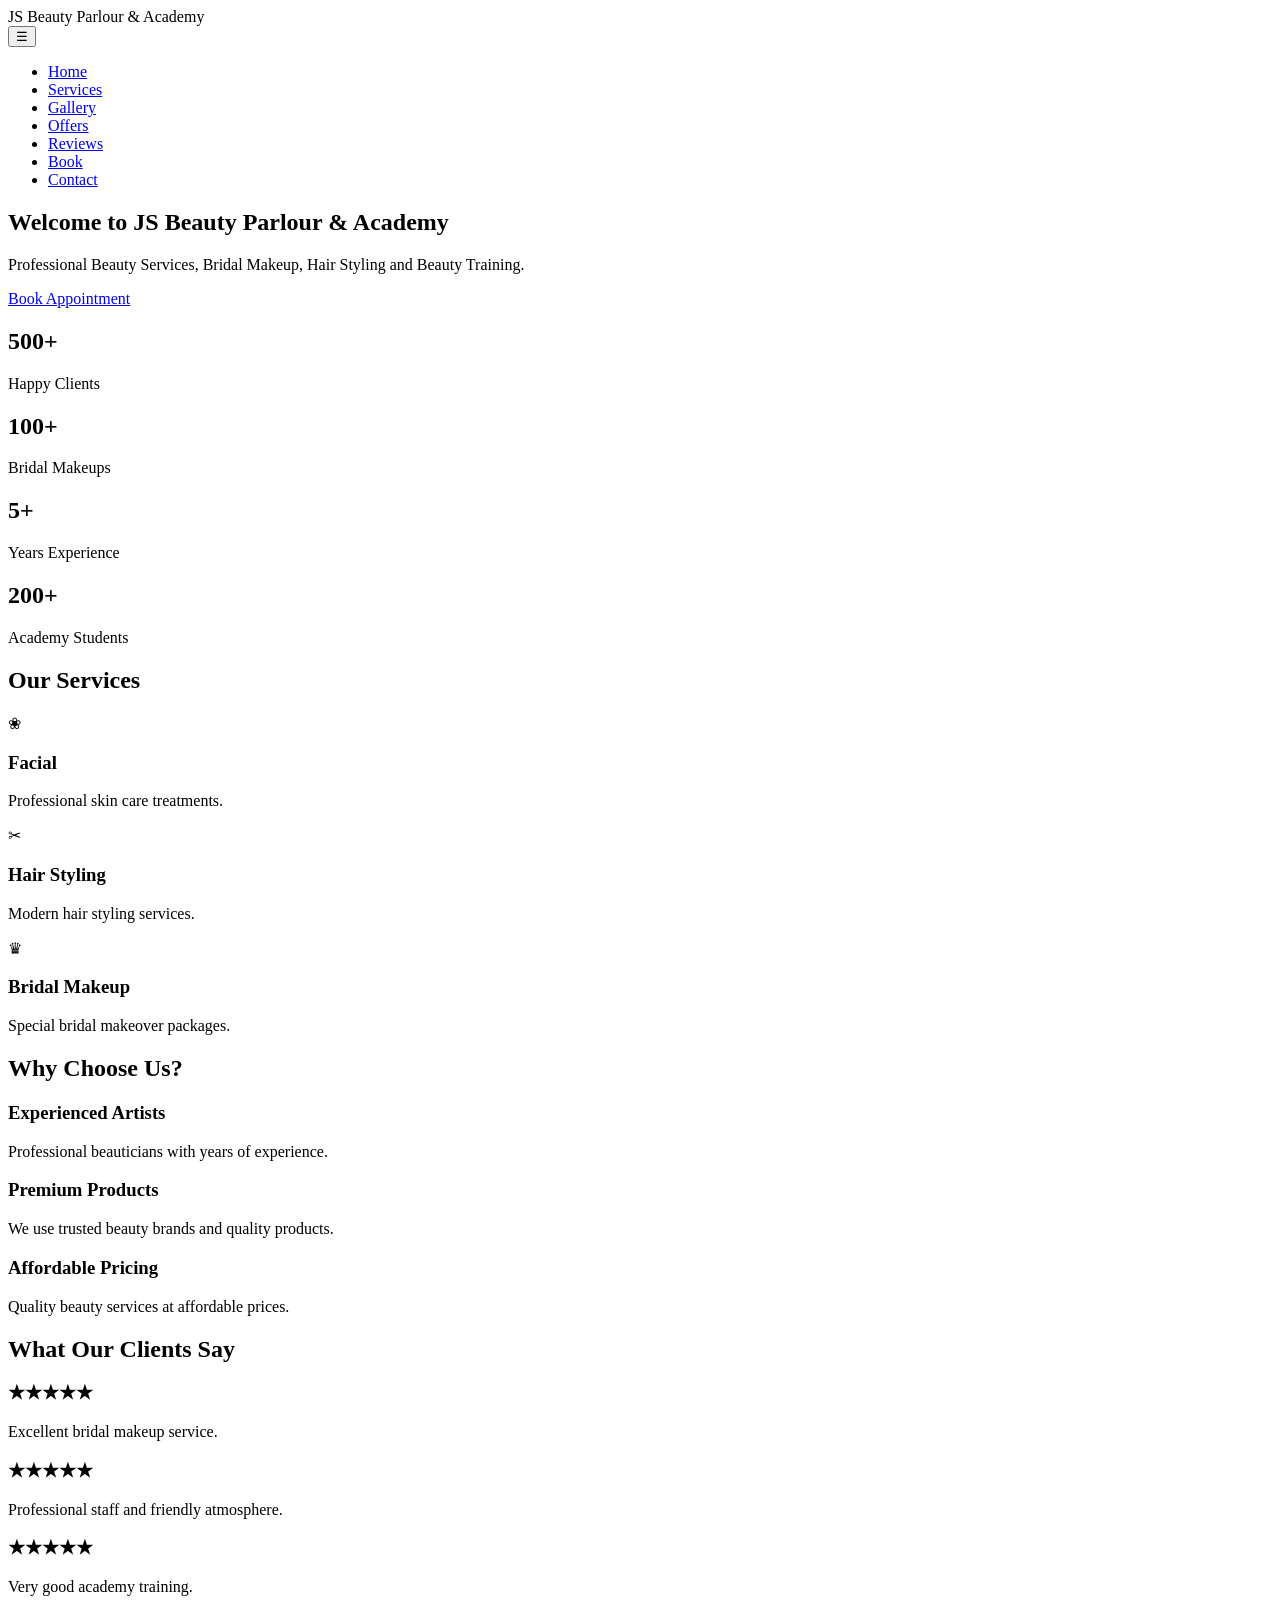
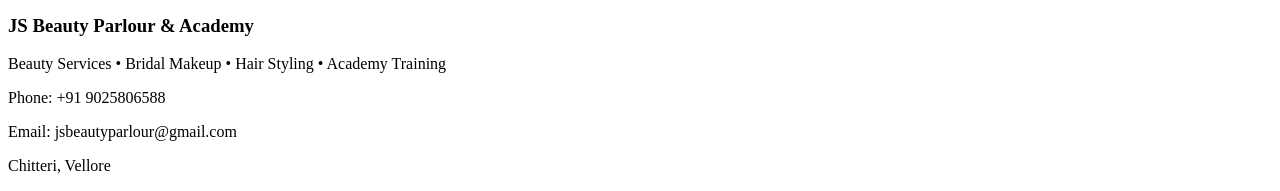
==== pages/index.html @ bce30472 "Connected frontend with deployed Render backend" ====
<!DOCTYPE html>
<html lang="en">

<head>

    <meta charset="UTF-8">

    <!-- MOBILE RESPONSIVE -->
    <meta name="viewport" content="width=device-width, initial-scale=1.0">

    <title>JS Beauty Parlour & Academy</title>

    <!-- WEBSITE ICON -->
    <link rel="icon" type="image/png" href="images/logo.png">

    <!-- CSS -->
    <link rel="stylesheet" href="style.css">

</head>

<body>

<!-- ================= NAVBAR ================= -->

<nav class="navbar">

    <div class="logo">
        JS Beauty Parlour & Academy
    </div>

    <!-- MOBILE MENU BUTTON -->
    <button class="menu-toggle" onclick="toggleMenu()">
        ☰
    </button>

    <ul id="navMenu" class="nav-menu">

        <li><a href="index.html">Home</a></li>

        <li><a href="pages/services.html">Services</a></li>

        <li><a href="pages/gallery.html">Gallery</a></li>

        <li><a href="pages/offers.html">Offers</a></li>

        <li><a href="pages/reviews.html">Reviews</a></li>

        <li><a href="pages/booking.html">Book</a></li>

        <li><a href="pages/contact.html">Contact</a></li>

    </ul>

</nav>

<!-- ================= HERO SECTION ================= -->

<section class="hero">

    <h1>
        Welcome to JS Beauty Parlour & Academy
    </h1>

    <div class="hero-line"></div>

    <p>
        Professional Beauty Services,
        Bridal Makeup, Hair Styling
        and Beauty Training.
    </p>

    <a href="pages/booking.html" class="btn">
        Book Appointment
    </a>

</section>

<!-- ================= STATS ================= -->

<section class="stats">

    <div>
        <h2>500+</h2>
        <p>Happy Clients</p>
    </div>

    <div>
        <h2>100+</h2>
        <p>Bridal Makeups</p>
    </div>

    <div>
        <h2>5+</h2>
        <p>Years Experience</p>
    </div>

    <div>
        <h2>200+</h2>
        <p>Academy Students</p>
    </div>

</section>

<!-- ================= SERVICES ================= -->

<section class="services">

    <h2>Our Services</h2>

    <div class="service-container">

        <!-- Facial -->

        <div class="card">

            <div class="icon">❀</div>

            <h3>Facial</h3>

            <p>
                Professional skin care treatments.
            </p>

        </div>

        <!-- Hair Styling -->

        <div class="card">

            <div class="icon">✂</div>

            <h3>Hair Styling</h3>

            <p>
                Modern hair styling services.
            </p>

        </div>

        <!-- Bridal Makeup -->

        <div class="card">

            <div class="icon">♛</div>

            <h3>Bridal Makeup</h3>

            <p>
                Special bridal makeover packages.
            </p>

        </div>

    </div>

</section>

<!-- ================= WHY CHOOSE US ================= -->

<section class="services">

    <h2>Why Choose Us?</h2>

    <div class="service-container">

        <div class="card">

            <h3>Experienced Artists</h3>

            <p>
                Professional beauticians with
                years of experience.
            </p>

        </div>

        <div class="card">

            <h3>Premium Products</h3>

            <p>
                We use trusted beauty brands
                and quality products.
            </p>

        </div>

        <div class="card">

            <h3>Affordable Pricing</h3>

            <p>
                Quality beauty services at
                affordable prices.
            </p>

        </div>

    </div>

</section>

<!-- ================= TESTIMONIALS ================= -->

<section class="services">

    <h2>What Our Clients Say</h2>

    <div class="service-container">

        <div class="card">

            <h3>★★★★★</h3>

            <p>
                Excellent bridal makeup service.
            </p>

        </div>

        <div class="card">

            <h3>★★★★★</h3>

            <p>
                Professional staff and friendly atmosphere.
            </p>

        </div>

        <div class="card">

            <h3>★★★★★</h3>

            <p>
                Very good academy training.
            </p>

        </div>

    </div>

</section>

<!-- ================= FOOTER ================= -->

<footer>

    <h3>JS Beauty Parlour & Academy</h3>

    <p>
        Beauty Services • Bridal Makeup •
        Hair Styling • Academy Training
    </p>

    <p>
        Phone: +91 9025806588
    </p>

    <p>
        Email: jsbeautyparlour@gmail.com
    </p>

    <p>
        Chitteri, Vellore
    </p>

</footer>

<!-- ================= MOBILE MENU SCRIPT ================= -->

<script>

function toggleMenu() {

    document
    .getElementById("navMenu")
    .classList
    .toggle("show");

}

</script>

</body>
</html>
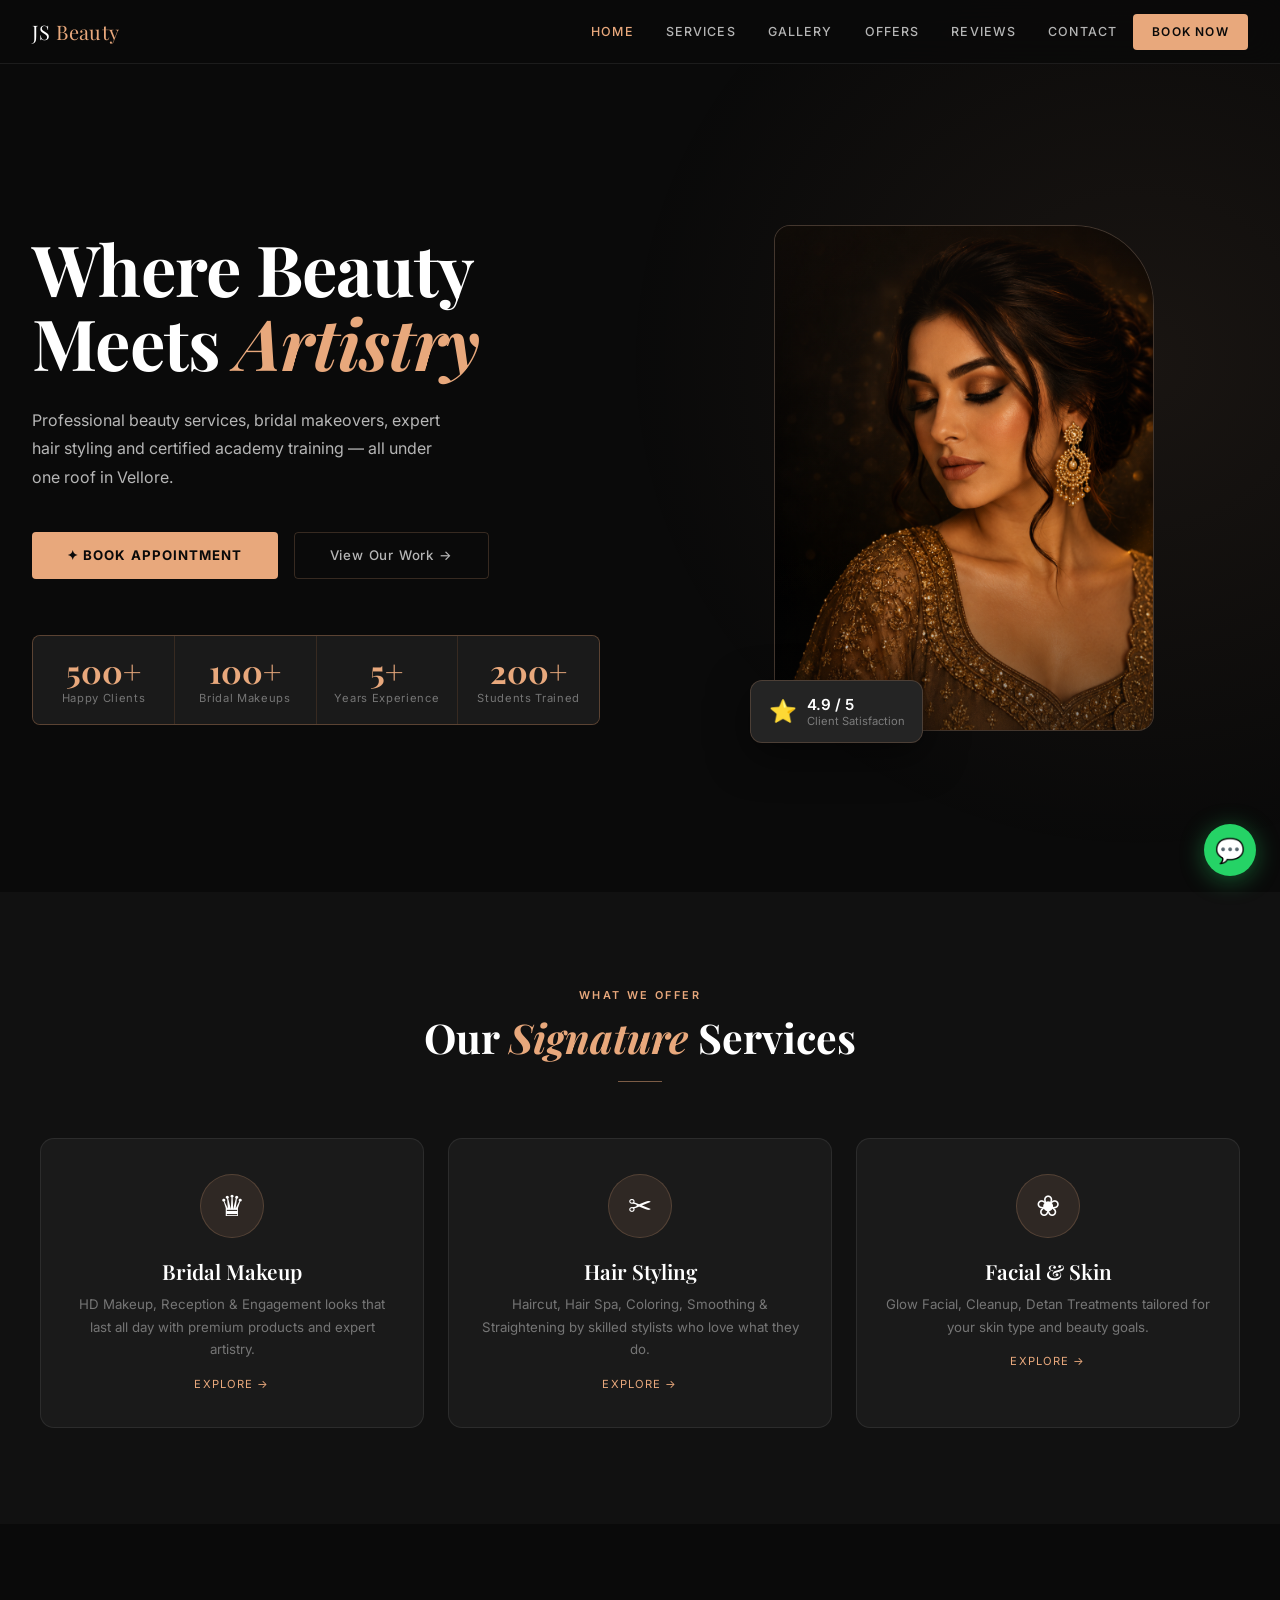
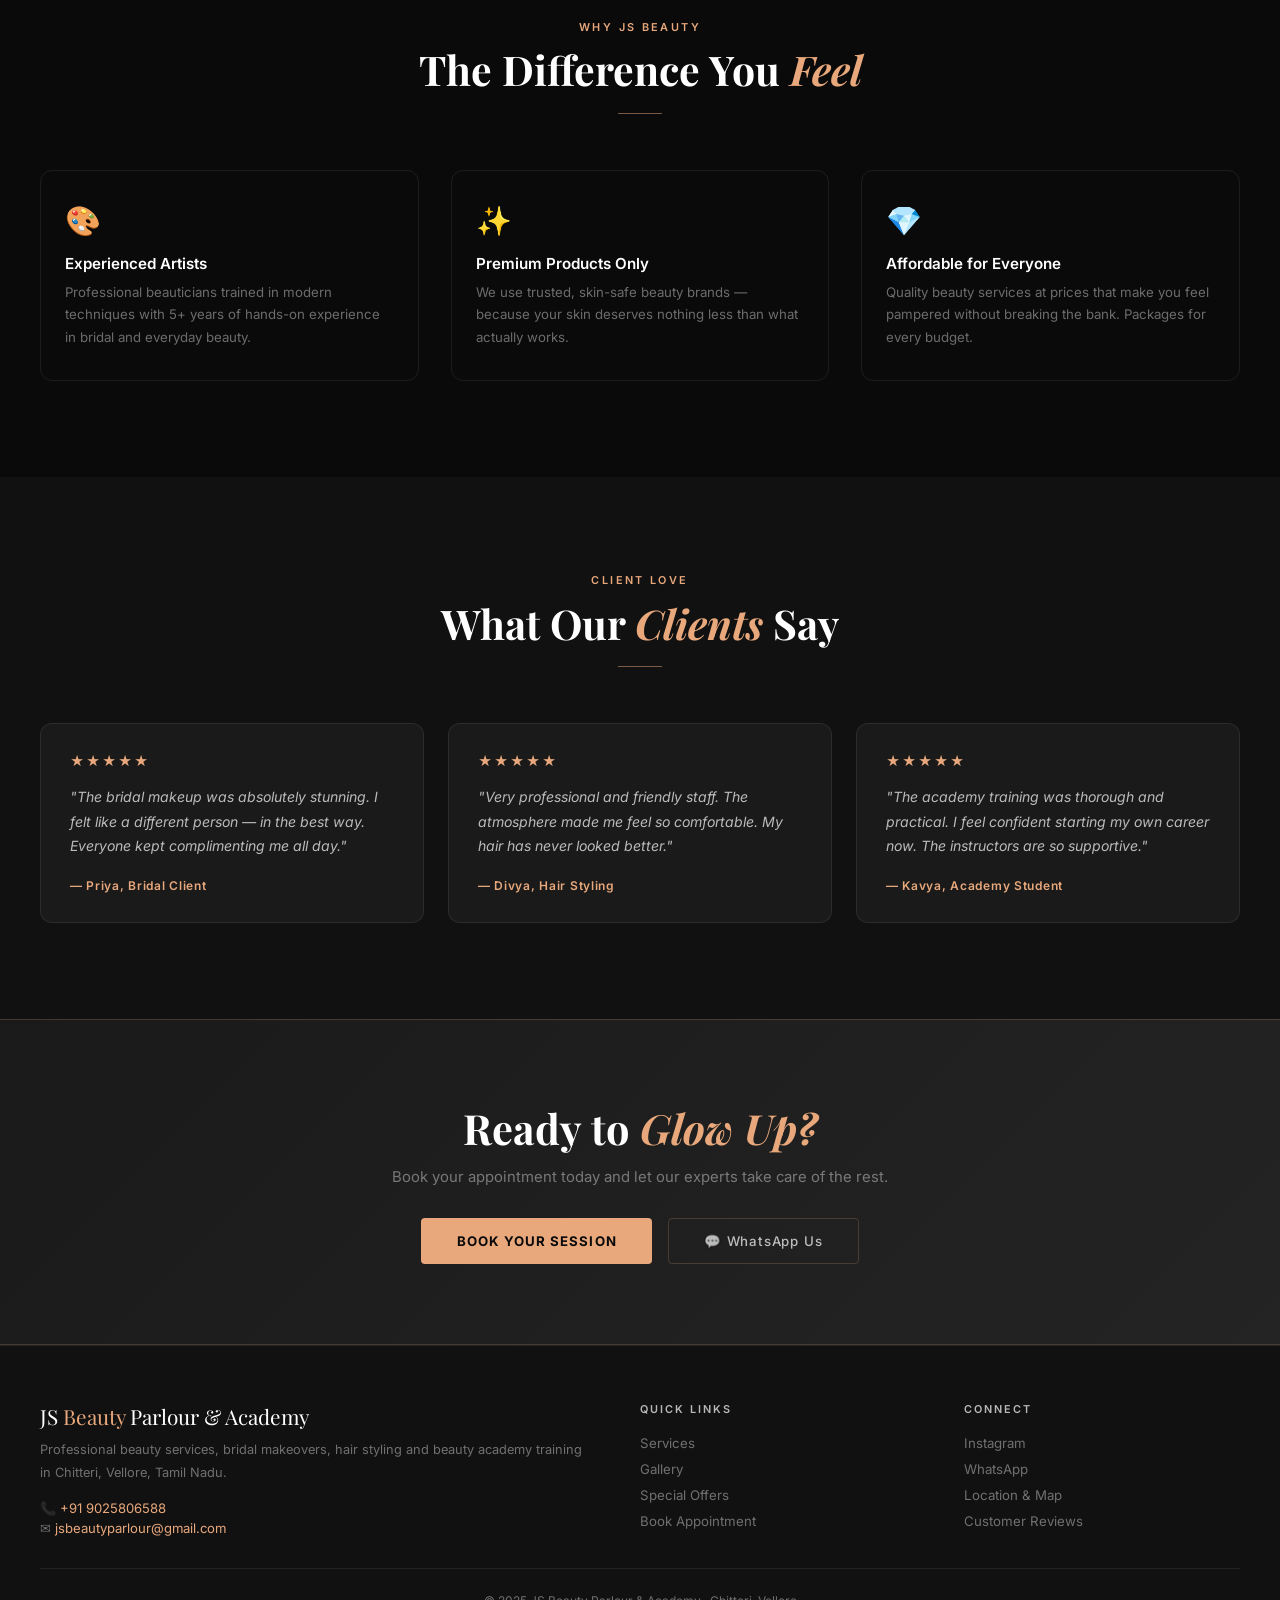
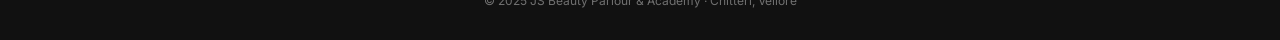
==== commit b9c6ac50: "Enhanced homepage UI and improve styling" ====
--- a/pages/index.html
+++ b/pages/index.html
@@ -1,286 +1,403 @@
 <!DOCTYPE html>
 <html lang="en">
-
 <head>
-
-    <meta charset="UTF-8">
-
-    <!-- MOBILE RESPONSIVE -->
-    <meta name="viewport" content="width=device-width, initial-scale=1.0">
-
-    <title>JS Beauty Parlour & Academy</title>
-
-    <!-- WEBSITE ICON -->
-    <link rel="icon" type="image/png" href="images/logo.png">
-
-    <!-- CSS -->
-    <link rel="stylesheet" href="style.css">
-
+<meta charset="UTF-8">
+<meta name="viewport" content="width=device-width, initial-scale=1.0">
+<title>JS Beauty Parlour & Academy — Home</title>
+<link rel="preconnect" href="https://fonts.googleapis.com">
+<link rel="preconnect" href="https://fonts.gstatic.com" crossorigin>
+<link href="https://fonts.googleapis.com/css2?family=Playfair+Display:ital,wght@0,400;0,600;0,700;1,400;1,600&family=Inter:wght@300;400;500;600&display=swap" rel="stylesheet">
+<style>
+  :root {
+    --black: #0A0A0A;
+    --black-2: #111111;
+    --black-3: #1A1A1A;
+    --black-4: #242424;
+    --rg: #E8A87C;
+    --rg-light: #F5CBA7;
+    --rg-deep: #C07840;
+    --rg-muted: rgba(232,168,124,0.10);
+    --rg-border: rgba(232,168,124,0.25);
+    --white: #FFFFFF;
+    --w70: rgba(255,255,255,0.70);
+    --w40: rgba(255,255,255,0.40);
+    --w15: rgba(255,255,255,0.08);
+    --border: rgba(232,168,124,0.20);
+  }
+  *, *::before, *::after { margin:0; padding:0; box-sizing:border-box; }
+  html { scroll-behavior:smooth; }
+  body { font-family:'Inter',sans-serif; background:var(--black); color:var(--white); overflow-x:hidden; }
+
+  /* NAV */
+  nav {
+    position:sticky; top:0; z-index:100;
+    background:rgba(10,10,10,0.92); backdrop-filter:blur(16px);
+    border-bottom:1px solid var(--w15);
+    height:64px; display:flex; align-items:center; justify-content:space-between; padding:0 2rem;
+  }
+  .logo { font-family:'Playfair Display',serif; font-size:1.25rem; color:var(--white); text-decoration:none; letter-spacing:0.02em; }
+  .logo span { color:var(--rg); }
+  .nav-links { display:flex; list-style:none; gap:0; }
+  .nav-links a {
+    display:block; padding:0 1rem; line-height:64px;
+    font-size:0.78rem; font-weight:500; letter-spacing:0.09em; text-transform:uppercase;
+    color:var(--w70); text-decoration:none; transition:color .2s; white-space:nowrap;
+  }
+  .nav-links a:hover, .nav-links a.active { color:var(--rg); }
+  .nav-cta {
+    background:var(--rg) !important; color:var(--black) !important;
+    border-radius:4px; padding:0 1.2rem !important; height:36px; margin-top:14px;
+    line-height:36px !important; font-size:0.75rem !important; font-weight:600 !important;
+    letter-spacing:0.1em !important; transition:background .2s !important;
+  }
+  .nav-cta:hover { background:var(--rg-light) !important; color:var(--black) !important; }
+  .hamburger { display:none; background:none; border:none; cursor:pointer; padding:4px; }
+  .hamburger span { display:block; width:22px; height:1.5px; background:var(--white); margin:5px 0; transition:.3s; }
+
+  /* HERO */
+  .hero {
+    min-height:92vh; display:grid; grid-template-columns:1fr 1fr; align-items:center;
+    padding:5rem 2rem; max-width:1280px; margin:0 auto; gap:5rem; position:relative;
+  }
+  .hero::before {
+    content:''; position:fixed; top:0; right:0; width:55vw; height:100vh; pointer-events:none;
+    background:radial-gradient(ellipse at 80% 40%, rgba(232,168,124,0.07) 0%, transparent 65%);
+    z-index:0;
+  }
+  .hero-left { position:relative; z-index:1; }
+  .hero h1 {
+    font-family:'Playfair Display',serif;
+    font-size:clamp(3rem,5.5vw,5rem); font-weight:700; line-height:1.06;
+    color:var(--white); margin-bottom:1.6rem; letter-spacing:-0.01em;
+  }
+  .hero h1 em { font-style:italic; color:var(--rg); }
+  .hero-desc { font-size:1rem; color:var(--w70); line-height:1.8; max-width:420px; margin-bottom:2.5rem; }
+  .hero-btns { display:flex; gap:1rem; flex-wrap:wrap; }
+  .btn-primary {
+    background:var(--rg); color:var(--black); padding:.9rem 2.2rem; border-radius:4px;
+    font-size:.83rem; font-weight:700; letter-spacing:.08em; text-transform:uppercase;
+    text-decoration:none; transition:all .2s; display:inline-flex; align-items:center; gap:6px;
+    border:none; cursor:pointer;
+  }
+  .btn-primary:hover { background:var(--rg-light); transform:translateY(-2px); }
+  .btn-ghost {
+    border:1px solid var(--border); color:var(--w70); padding:.9rem 2.2rem; border-radius:4px;
+    font-size:.83rem; font-weight:500; letter-spacing:.06em;
+    text-decoration:none; transition:all .2s; display:inline-flex; align-items:center; gap:6px;
+  }
+  .btn-ghost:hover { border-color:var(--rg); color:var(--rg); }
+  .hero-stats { display:grid; grid-template-columns:repeat(4,1fr); gap:1px; margin-top:3.5rem; background:var(--border); border:1px solid var(--border); border-radius:8px; overflow:hidden; }
+  .stat { padding:1.2rem 1rem; background:var(--black-3); text-align:center; }
+  .stat-n { font-family:'Playfair Display',serif; font-size:2rem; font-weight:700; color:var(--rg); line-height:1; }
+  .stat-l { font-size:0.7rem; color:var(--w40); margin-top:4px; letter-spacing:.06em; }
+
+  /* HERO VISUAL */
+  .hero-right { position:relative; z-index:1; display:flex; justify-content:center; }
+  .hero-portrait {
+    width:380px;
+    aspect-ratio:3/4;
+    border-radius:16px 80px 16px 16px;
+    border:1px solid var(--border);
+    overflow:hidden;
+    position:relative;
+    background:var(--black-3);
+  }
+  .hero-portrait img.hero-img {
+    width:100%;
+    height:100%;
+    object-fit:cover;
+    object-position:center top;
+    display:block;
+  }
+  .hero-portrait::after {
+    content:'';
+    position:absolute;
+    inset:0;
+    background:linear-gradient(160deg, rgba(232,168,124,0.06) 0%, transparent 60%);
+    pointer-events:none;
+  }
+  .badge-float {
+    position:absolute; bottom:-12px; left:-24px;
+    background:var(--black-4); border:1px solid var(--border); border-radius:12px;
+    padding:.9rem 1.1rem; display:flex; align-items:center; gap:10px;
+    box-shadow:0 12px 40px rgba(0,0,0,0.5);
+  }
+  .badge-float .b-icon { font-size:1.4rem; }
+  .badge-float .b-n { font-size:.95rem; font-weight:600; color:var(--white); }
+  .badge-float .b-l { font-size:.7rem; color:var(--w40); }
+
+  /* SECTION BASE */
+  .section { padding:6rem 2rem; }
+  .sec-inner { max-width:1200px; margin:0 auto; }
+  .sec-header { text-align:center; margin-bottom:3.5rem; }
+  .sec-eye { font-size:.68rem; font-weight:600; letter-spacing:.22em; text-transform:uppercase; color:var(--rg); display:block; margin-bottom:.7rem; }
+  .sec-title { font-family:'Playfair Display',serif; font-size:clamp(1.9rem,3.2vw,2.8rem); font-weight:700; color:var(--white); line-height:1.18; }
+  .sec-title em { font-style:italic; color:var(--rg); }
+  .divider { width:44px; height:1px; background:var(--rg); margin:1.2rem auto 0; opacity:.5; }
+
+  /* SERVICES GRID */
+  .services-section { background:var(--black-2); }
+  .srv-grid { display:grid; grid-template-columns:repeat(3,1fr); gap:1.5rem; }
+  .srv-card {
+    background:var(--black-3); border:1px solid var(--w15); border-radius:14px;
+    padding:2.2rem 1.8rem; text-align:center; transition:all .25s; cursor:pointer;
+    text-decoration:none; color:inherit; display:block;
+  }
+  .srv-card:hover { border-color:var(--border); transform:translateY(-5px); box-shadow:0 20px 60px rgba(232,168,124,0.08); }
+  .srv-icon {
+    width:64px; height:64px; border-radius:50%; background:var(--rg-muted); border:1px solid var(--border);
+    display:flex; align-items:center; justify-content:center; margin:0 auto 1.2rem; font-size:1.8rem;
+  }
+  .srv-name { font-family:'Playfair Display',serif; font-size:1.3rem; font-weight:600; color:var(--white); margin-bottom:.5rem; }
+  .srv-desc { font-size:.83rem; color:var(--w40); line-height:1.7; }
+  .srv-link { display:inline-block; margin-top:1rem; font-size:.7rem; letter-spacing:.1em; color:var(--rg); text-transform:uppercase; }
+
+  /* WHY */
+  .why-grid { display:grid; grid-template-columns:repeat(3,1fr); gap:2rem; }
+  .why-item { padding:2rem 1.5rem; border:1px solid var(--w15); border-radius:12px; transition:border-color .2s; }
+  .why-item:hover { border-color:var(--border); }
+  .why-icon { font-size:1.8rem; margin-bottom:1rem; }
+  .why-title { font-size:.95rem; font-weight:600; color:var(--white); margin-bottom:.5rem; }
+  .why-desc { font-size:.83rem; color:var(--w40); line-height:1.7; }
+
+  /* TESTIMONIALS */
+  .testi-section { background:var(--black-2); }
+  .testi-grid { display:grid; grid-template-columns:repeat(3,1fr); gap:1.5rem; }
+  .testi-card { background:var(--black-3); border:1px solid var(--w15); border-radius:12px; padding:1.8rem; }
+  .testi-stars { color:var(--rg); letter-spacing:2px; font-size:.85rem; margin-bottom:1rem; }
+  .testi-text { font-size:.88rem; color:var(--w70); line-height:1.75; font-style:italic; margin-bottom:1.2rem; }
+  .testi-author { font-size:.75rem; color:var(--rg); font-weight:600; letter-spacing:.06em; }
+
+  /* CTA BANNER */
+  .cta-banner {
+    background:linear-gradient(135deg, var(--black-3) 0%, var(--black-4) 100%);
+    border-top:1px solid var(--border); border-bottom:1px solid var(--border);
+    padding:5rem 2rem; text-align:center;
+  }
+  .cta-banner h2 { font-family:'Playfair Display',serif; font-size:2.6rem; font-weight:700; color:var(--white); margin-bottom:.8rem; }
+  .cta-banner h2 em { font-style:italic; color:var(--rg); }
+  .cta-banner p { color:var(--w40); font-size:.93rem; margin-bottom:2rem; }
+  .cta-row { display:flex; justify-content:center; gap:1rem; flex-wrap:wrap; }
+
+  /* FOOTER */
+  footer { background:var(--black-2); border-top:1px solid var(--w15); padding:3.5rem 2rem 2rem; }
+  .footer-inner { max-width:1200px; margin:0 auto; display:grid; grid-template-columns:2fr 1fr 1fr; gap:3rem; }
+  .footer-brand { font-family:'Playfair Display',serif; font-size:1.3rem; color:var(--white); margin-bottom:.5rem; }
+  .footer-brand span { color:var(--rg); }
+  .footer-tagline { font-size:.8rem; color:var(--w40); line-height:1.8; }
+  .footer-contact { margin-top:1rem; font-size:.82rem; color:var(--w40); }
+  .footer-contact a { color:var(--rg); text-decoration:none; }
+  .f-heading { font-size:.68rem; font-weight:600; letter-spacing:.18em; text-transform:uppercase; color:var(--w70); margin-bottom:1rem; }
+  .f-links { list-style:none; }
+  .f-links li { margin-bottom:6px; }
+  .f-links a { font-size:.83rem; color:var(--w40); text-decoration:none; transition:color .2s; cursor:pointer; }
+  .f-links a:hover { color:var(--rg); }
+  .footer-bottom { border-top:1px solid var(--w15); padding-top:1.5rem; text-align:center; font-size:.75rem; color:var(--w40); max-width:1200px; margin:2rem auto 0; }
+
+  /* WA FLOAT */
+  .wa-float {
+    position:fixed; bottom:1.5rem; right:1.5rem; z-index:200;
+    width:52px; height:52px; border-radius:50%; background:#25D366; color:white;
+    font-size:1.5rem; display:flex; align-items:center; justify-content:center;
+    text-decoration:none; box-shadow:0 4px 24px rgba(37,211,102,0.4); transition:transform .2s;
+  }
+  .wa-float:hover { transform:scale(1.1); }
+
+  /* RESPONSIVE */
+  @media(max-width:960px){
+    .hero { grid-template-columns:1fr; text-align:center; gap:3rem; padding:4rem 1.5rem; }
+    .hero-right { display:none; }
+    .hero-btns { justify-content:center; }
+    .hero-stats { grid-template-columns:repeat(2,1fr); }
+    .srv-grid,.why-grid,.testi-grid,.footer-inner { grid-template-columns:1fr; }
+    .nav-links { display:none; }
+    .hamburger { display:block; }
+    .nav-links.open { display:flex; flex-direction:column; position:absolute; top:64px; left:0; right:0; background:var(--black-2); border-bottom:1px solid var(--w15); z-index:99; padding:1rem 0; }
+    .nav-links.open a { line-height:48px; padding:0 2rem; }
+    .nav-links.open .nav-cta { margin:0 2rem; height:44px; line-height:44px !important; }
+  }
+</style>
 </head>
-
 <body>
 
-<!-- ================= NAVBAR ================= -->
-
-<nav class="navbar">
-
-    <div class="logo">
-        JS Beauty Parlour & Academy
-    </div>
-
-    <!-- MOBILE MENU BUTTON -->
-    <button class="menu-toggle" onclick="toggleMenu()">
-        ☰
-    </button>
-
-    <ul id="navMenu" class="nav-menu">
-
-        <li><a href="index.html">Home</a></li>
-
-        <li><a href="pages/services.html">Services</a></li>
-
-        <li><a href="pages/gallery.html">Gallery</a></li>
-
-        <li><a href="pages/offers.html">Offers</a></li>
-
-        <li><a href="pages/reviews.html">Reviews</a></li>
-
-        <li><a href="pages/booking.html">Book</a></li>
-
-        <li><a href="pages/contact.html">Contact</a></li>
-
-    </ul>
-
+<nav>
+  <a class="logo" href="index.html">JS <span>Beauty</span></a>
+  <ul class="nav-links" id="navLinks">
+    <li><a href="index.html" class="active">Home</a></li>
+    <li><a href="services.html">Services</a></li>
+    <li><a href="gallery.html">Gallery</a></li>
+    <li><a href="offers.html">Offers</a></li>
+    <li><a href="reviews.html">Reviews</a></li>
+    <li><a href="contact.html">Contact</a></li>
+    <li><a href="booking.html" class="nav-cta">Book Now</a></li>
+  </ul>
+  <button class="hamburger" onclick="document.getElementById('navLinks').classList.toggle('open')">
+    <span></span><span></span><span></span>
+  </button>
 </nav>
 
-<!-- ================= HERO SECTION ================= -->
-
-<section class="hero">
-
-    <h1>
-        Welcome to JS Beauty Parlour & Academy
-    </h1>
-
-    <div class="hero-line"></div>
-
-    <p>
-        Professional Beauty Services,
-        Bridal Makeup, Hair Styling
-        and Beauty Training.
-    </p>
-
-    <a href="pages/booking.html" class="btn">
-        Book Appointment
-    </a>
-
+<!-- HERO -->
+<section style="background:var(--black); overflow:hidden; position:relative;">
+  <div class="hero">
+    <div class="hero-left">
+      <h1>Where Beauty<br>Meets <em>Artistry</em></h1>
+      <p class="hero-desc">Professional beauty services, bridal makeovers, expert hair styling and certified academy training — all under one roof in Vellore.</p>
+      <div class="hero-btns">
+        <a class="btn-primary" href="booking.html">✦ Book Appointment</a>
+        <a class="btn-ghost" href="gallery.html">View Our Work →</a>
+      </div>
+      <div class="hero-stats">
+        <div class="stat"><div class="stat-n">500+</div><div class="stat-l">Happy Clients</div></div>
+        <div class="stat"><div class="stat-n">100+</div><div class="stat-l">Bridal Makeups</div></div>
+        <div class="stat"><div class="stat-n">5+</div><div class="stat-l">Years Experience</div></div>
+        <div class="stat"><div class="stat-n">200+</div><div class="stat-l">Students Trained</div></div>
+      </div>
+    </div>
+    <div class="hero-right">
+      <div style="position:relative;">
+        <div class="hero-portrait">
+          <img src="../images/hero.png" alt="JS Beauty Parlour" class="hero-img">
+          <div style="position:absolute;bottom:0;left:0;right:0;height:35%;background:linear-gradient(to top,rgba(10,10,10,0.5),transparent);pointer-events:none;"></div>
+        </div>
+        <div class="badge-float">
+          <span class="b-icon">⭐</span>
+          <div><div class="b-n">4.9 / 5</div><div class="b-l">Client Satisfaction</div></div>
+        </div>
+      </div>
+    </div>
+  </div>
 </section>
 
-<!-- ================= STATS ================= -->
-
-<section class="stats">
-
+<!-- SERVICES PREVIEW -->
+<section class="section services-section">
+  <div class="sec-inner">
+    <div class="sec-header">
+      <span class="sec-eye">What We Offer</span>
+      <h2 class="sec-title">Our <em>Signature</em> Services</h2>
+      <div class="divider"></div>
+    </div>
+    <div class="srv-grid">
+      <a class="srv-card" href="services.html">
+        <div class="srv-icon">♛</div>
+        <div class="srv-name">Bridal Makeup</div>
+        <div class="srv-desc">HD Makeup, Reception & Engagement looks that last all day with premium products and expert artistry.</div>
+        <span class="srv-link">Explore →</span>
+      </a>
+      <a class="srv-card" href="services.html">
+        <div class="srv-icon">✂</div>
+        <div class="srv-name">Hair Styling</div>
+        <div class="srv-desc">Haircut, Hair Spa, Coloring, Smoothing & Straightening by skilled stylists who love what they do.</div>
+        <span class="srv-link">Explore →</span>
+      </a>
+      <a class="srv-card" href="services.html">
+        <div class="srv-icon">❀</div>
+        <div class="srv-name">Facial & Skin</div>
+        <div class="srv-desc">Glow Facial, Cleanup, Detan Treatments tailored for your skin type and beauty goals.</div>
+        <span class="srv-link">Explore →</span>
+      </a>
+    </div>
+  </div>
+</section>
+
+<!-- WHY US -->
+<section class="section" style="background:var(--black);">
+  <div class="sec-inner">
+    <div class="sec-header">
+      <span class="sec-eye">Why JS Beauty</span>
+      <h2 class="sec-title">The Difference You <em>Feel</em></h2>
+      <div class="divider"></div>
+    </div>
+    <div class="why-grid">
+      <div class="why-item">
+        <div class="why-icon">🎨</div>
+        <div class="why-title">Experienced Artists</div>
+        <div class="why-desc">Professional beauticians trained in modern techniques with 5+ years of hands-on experience in bridal and everyday beauty.</div>
+      </div>
+      <div class="why-item">
+        <div class="why-icon">✨</div>
+        <div class="why-title">Premium Products Only</div>
+        <div class="why-desc">We use trusted, skin-safe beauty brands — because your skin deserves nothing less than what actually works.</div>
+      </div>
+      <div class="why-item">
+        <div class="why-icon">💎</div>
+        <div class="why-title">Affordable for Everyone</div>
+        <div class="why-desc">Quality beauty services at prices that make you feel pampered without breaking the bank. Packages for every budget.</div>
+      </div>
+    </div>
+  </div>
+</section>
+
+<!-- TESTIMONIALS -->
+<section class="section testi-section">
+  <div class="sec-inner">
+    <div class="sec-header">
+      <span class="sec-eye">Client Love</span>
+      <h2 class="sec-title">What Our <em>Clients</em> Say</h2>
+      <div class="divider"></div>
+    </div>
+    <div class="testi-grid">
+      <div class="testi-card">
+        <div class="testi-stars">★★★★★</div>
+        <div class="testi-text">"The bridal makeup was absolutely stunning. I felt like a different person — in the best way. Everyone kept complimenting me all day."</div>
+        <div class="testi-author">— Priya, Bridal Client</div>
+      </div>
+      <div class="testi-card">
+        <div class="testi-stars">★★★★★</div>
+        <div class="testi-text">"Very professional and friendly staff. The atmosphere made me feel so comfortable. My hair has never looked better."</div>
+        <div class="testi-author">— Divya, Hair Styling</div>
+      </div>
+      <div class="testi-card">
+        <div class="testi-stars">★★★★★</div>
+        <div class="testi-text">"The academy training was thorough and practical. I feel confident starting my own career now. The instructors are so supportive."</div>
+        <div class="testi-author">— Kavya, Academy Student</div>
+      </div>
+    </div>
+  </div>
+</section>
+
+<!-- CTA -->
+<div class="cta-banner">
+  <h2>Ready to <em>Glow Up?</em></h2>
+  <p>Book your appointment today and let our experts take care of the rest.</p>
+  <div class="cta-row">
+    <a class="btn-primary" href="booking.html">Book Your Session</a>
+    <a class="btn-ghost" href="https://wa.me/919025806588" target="_blank">💬 WhatsApp Us</a>
+  </div>
+</div>
+
+<!-- FOOTER -->
+<footer>
+  <div class="footer-inner">
     <div>
-        <h2>500+</h2>
-        <p>Happy Clients</p>
-    </div>
-
+      <div class="footer-brand">JS <span>Beauty</span> Parlour & Academy</div>
+      <div class="footer-tagline">Professional beauty services, bridal makeovers, hair styling and beauty academy training in Chitteri, Vellore, Tamil Nadu.</div>
+      <div class="footer-contact">
+        <div>📞 <a href="tel:+919025806588">+91 9025806588</a></div>
+        <div style="margin-top:4px">✉ <a href="mailto:jsbeautyparlour@gmail.com">jsbeautyparlour@gmail.com</a></div>
+      </div>
+    </div>
     <div>
-        <h2>100+</h2>
-        <p>Bridal Makeups</p>
-    </div>
-
+      <div class="f-heading">Quick Links</div>
+      <ul class="f-links">
+        <li><a href="services.html">Services</a></li>
+        <li><a href="gallery.html">Gallery</a></li>
+        <li><a href="offers.html">Special Offers</a></li>
+        <li><a href="booking.html">Book Appointment</a></li>
+      </ul>
+    </div>
     <div>
-        <h2>5+</h2>
-        <p>Years Experience</p>
-    </div>
-
-    <div>
-        <h2>200+</h2>
-        <p>Academy Students</p>
-    </div>
-
-</section>
-
-<!-- ================= SERVICES ================= -->
-
-<section class="services">
-
-    <h2>Our Services</h2>
-
-    <div class="service-container">
-
-        <!-- Facial -->
-
-        <div class="card">
-
-            <div class="icon">❀</div>
-
-            <h3>Facial</h3>
-
-            <p>
-                Professional skin care treatments.
-            </p>
-
-        </div>
-
-        <!-- Hair Styling -->
-
-        <div class="card">
-
-            <div class="icon">✂</div>
-
-            <h3>Hair Styling</h3>
-
-            <p>
-                Modern hair styling services.
-            </p>
-
-        </div>
-
-        <!-- Bridal Makeup -->
-
-        <div class="card">
-
-            <div class="icon">♛</div>
-
-            <h3>Bridal Makeup</h3>
-
-            <p>
-                Special bridal makeover packages.
-            </p>
-
-        </div>
-
-    </div>
-
-</section>
-
-<!-- ================= WHY CHOOSE US ================= -->
-
-<section class="services">
-
-    <h2>Why Choose Us?</h2>
-
-    <div class="service-container">
-
-        <div class="card">
-
-            <h3>Experienced Artists</h3>
-
-            <p>
-                Professional beauticians with
-                years of experience.
-            </p>
-
-        </div>
-
-        <div class="card">
-
-            <h3>Premium Products</h3>
-
-            <p>
-                We use trusted beauty brands
-                and quality products.
-            </p>
-
-        </div>
-
-        <div class="card">
-
-            <h3>Affordable Pricing</h3>
-
-            <p>
-                Quality beauty services at
-                affordable prices.
-            </p>
-
-        </div>
-
-    </div>
-
-</section>
-
-<!-- ================= TESTIMONIALS ================= -->
-
-<section class="services">
-
-    <h2>What Our Clients Say</h2>
-
-    <div class="service-container">
-
-        <div class="card">
-
-            <h3>★★★★★</h3>
-
-            <p>
-                Excellent bridal makeup service.
-            </p>
-
-        </div>
-
-        <div class="card">
-
-            <h3>★★★★★</h3>
-
-            <p>
-                Professional staff and friendly atmosphere.
-            </p>
-
-        </div>
-
-        <div class="card">
-
-            <h3>★★★★★</h3>
-
-            <p>
-                Very good academy training.
-            </p>
-
-        </div>
-
-    </div>
-
-</section>
-
-<!-- ================= FOOTER ================= -->
-
-<footer>
-
-    <h3>JS Beauty Parlour & Academy</h3>
-
-    <p>
-        Beauty Services • Bridal Makeup •
-        Hair Styling • Academy Training
-    </p>
-
-    <p>
-        Phone: +91 9025806588
-    </p>
-
-    <p>
-        Email: jsbeautyparlour@gmail.com
-    </p>
-
-    <p>
-        Chitteri, Vellore
-    </p>
-
+      <div class="f-heading">Connect</div>
+      <ul class="f-links">
+        <li><a href="https://www.instagram.com/jo_make_over_" target="_blank">Instagram</a></li>
+        <li><a href="https://wa.me/919025806588" target="_blank">WhatsApp</a></li>
+        <li><a href="contact.html">Location & Map</a></li>
+        <li><a href="reviews.html">Customer Reviews</a></li>
+      </ul>
+    </div>
+  </div>
+  <div class="footer-bottom">© 2025 JS Beauty Parlour & Academy · Chitteri, Vellore</div>
 </footer>
 
-<!-- ================= MOBILE MENU SCRIPT ================= -->
-
-<script>
-
-function toggleMenu() {
-
-    document
-    .getElementById("navMenu")
-    .classList
-    .toggle("show");
-
-}
-
-</script>
-
+<a class="wa-float" href="https://wa.me/919025806588" target="_blank" title="WhatsApp">💬</a>
 </body>
 </html>
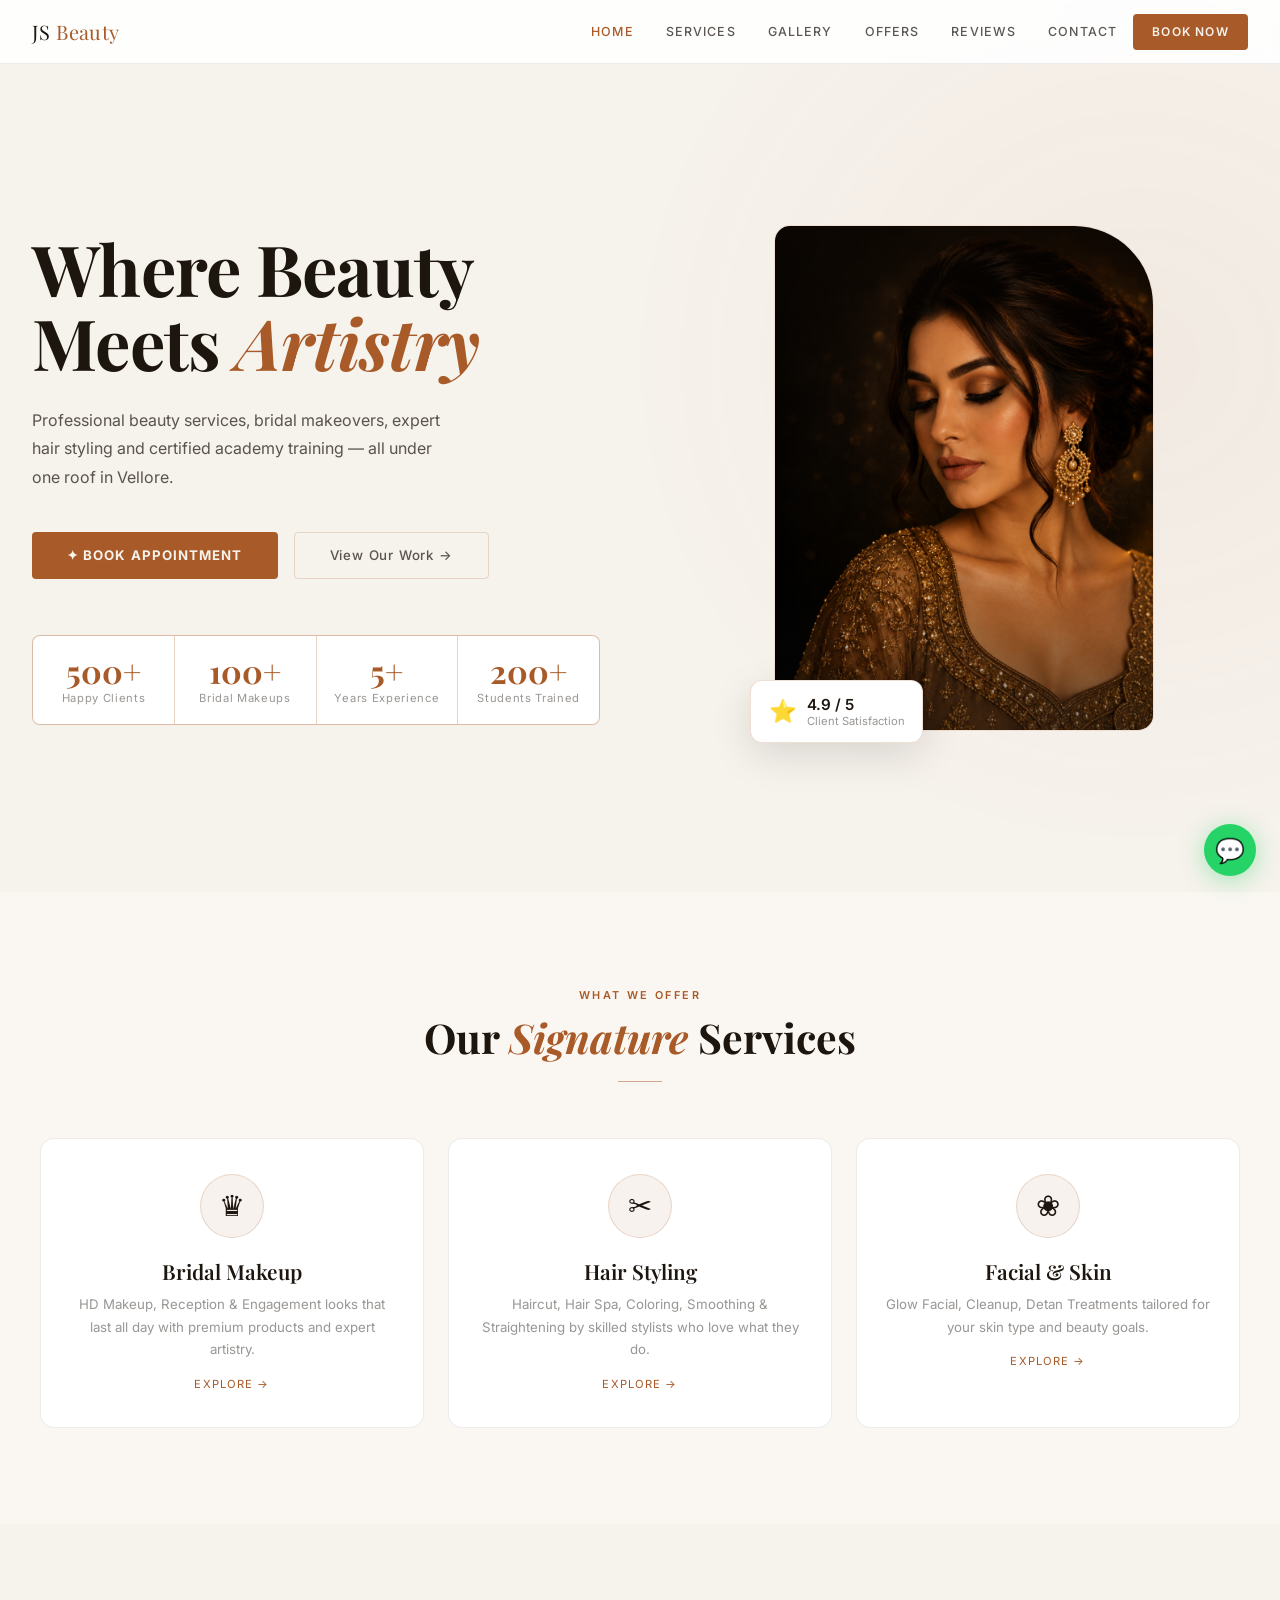
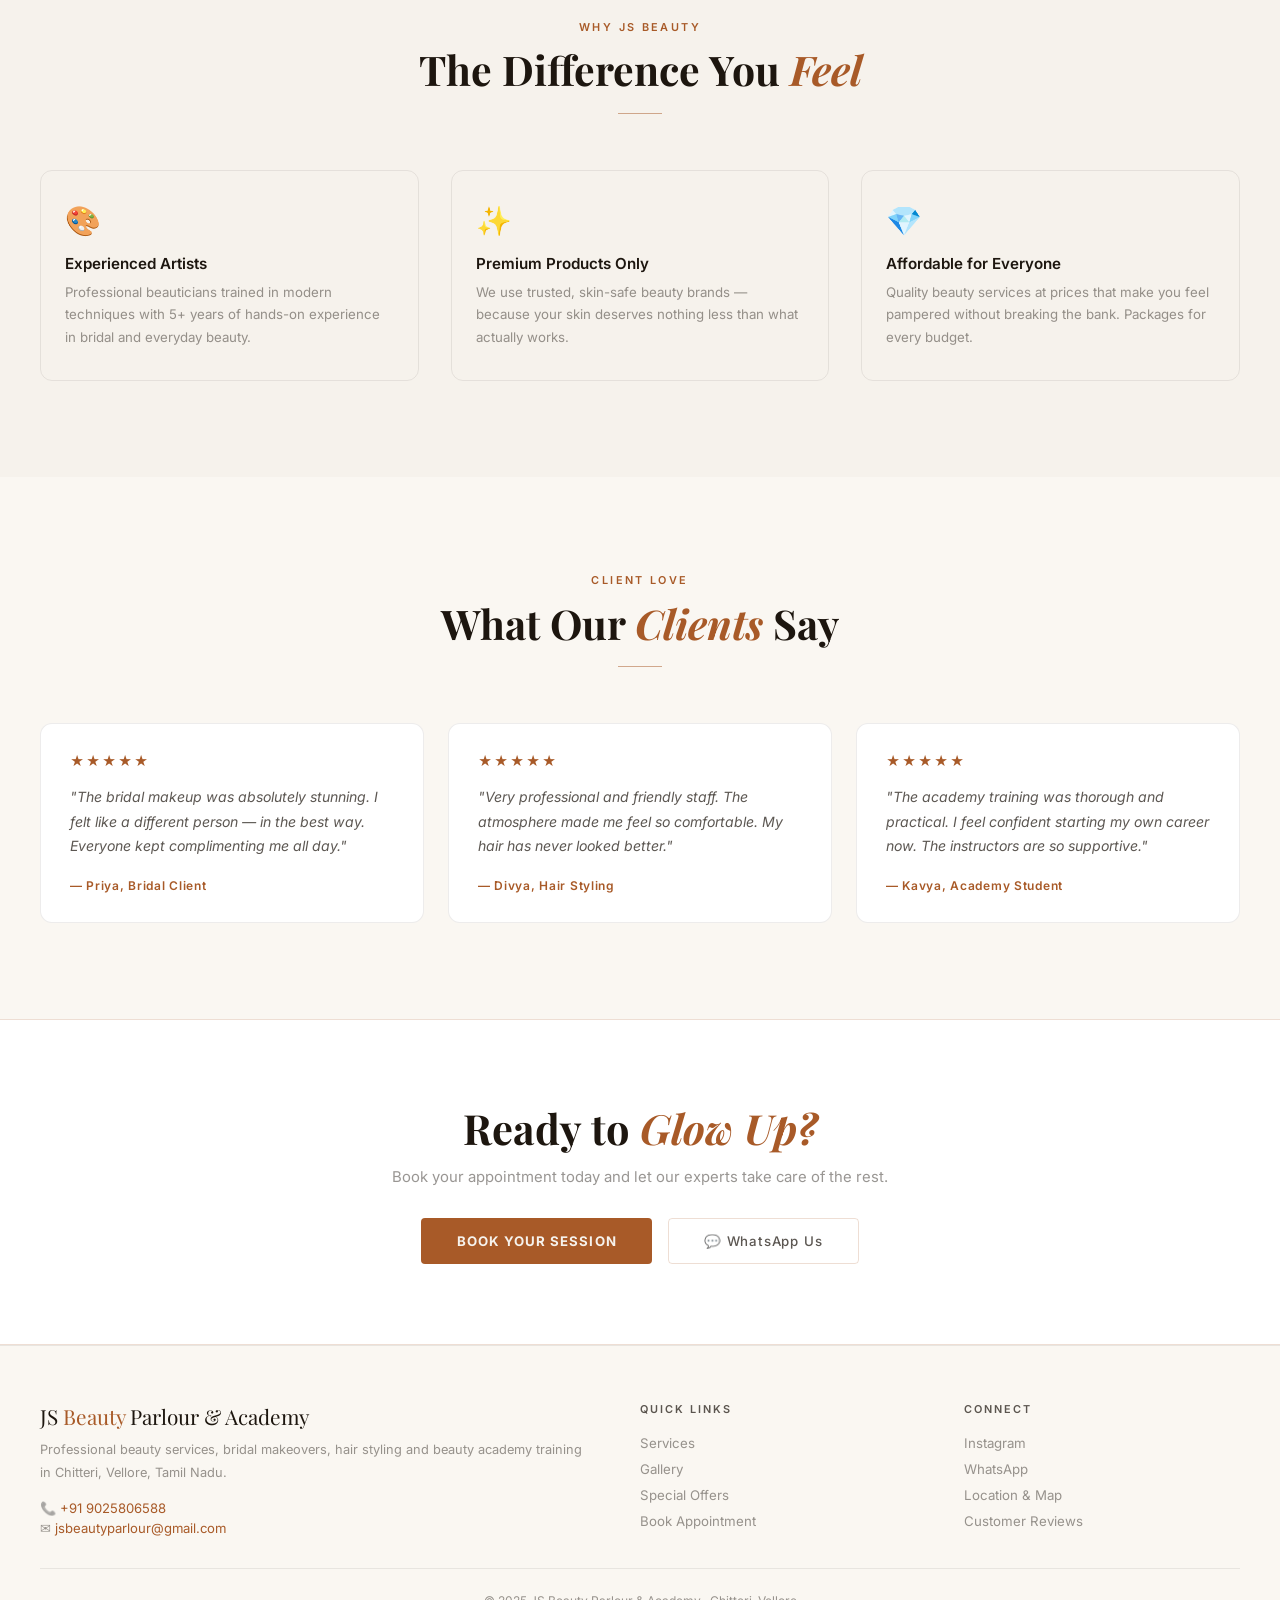
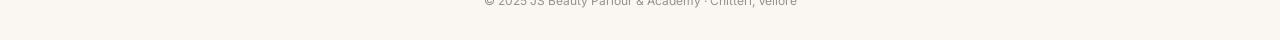
==== commit 70bb275c: "style: switch website from dark theme to light theme" ====
--- a/pages/index.html
+++ b/pages/index.html
@@ -9,20 +9,20 @@
 <link href="https://fonts.googleapis.com/css2?family=Playfair+Display:ital,wght@0,400;0,600;0,700;1,400;1,600&family=Inter:wght@300;400;500;600&display=swap" rel="stylesheet">
 <style>
   :root {
-    --black: #0A0A0A;
-    --black-2: #111111;
-    --black-3: #1A1A1A;
-    --black-4: #242424;
-    --rg: #E8A87C;
-    --rg-light: #F5CBA7;
-    --rg-deep: #C07840;
-    --rg-muted: rgba(232,168,124,0.10);
-    --rg-border: rgba(232,168,124,0.25);
-    --white: #FFFFFF;
-    --w70: rgba(255,255,255,0.70);
-    --w40: rgba(255,255,255,0.40);
-    --w15: rgba(255,255,255,0.08);
-    --border: rgba(232,168,124,0.20);
+    --black: #F6F2EC;
+    --black-2: #FAF7F2;
+    --black-3: #FFFFFF;
+    --black-4: #FFFFFF;
+    --rg: #A85A28;
+    --rg-light: #7D4319;
+    --rg-deep: #5C3110;
+    --rg-muted: rgba(168,90,40,0.08);
+    --rg-border: rgba(168,90,40,0.22);
+    --white: #1D160F;
+    --w70: rgba(29,22,15,0.72);
+    --w40: rgba(29,22,15,0.45);
+    --w15: rgba(29,22,15,0.08);
+    --border: rgba(168,90,40,0.20);
   }
   *, *::before, *::after { margin:0; padding:0; box-sizing:border-box; }
   html { scroll-behavior:smooth; }
@@ -31,7 +31,7 @@
   /* NAV */
   nav {
     position:sticky; top:0; z-index:100;
-    background:rgba(10,10,10,0.92); backdrop-filter:blur(16px);
+    background:rgba(255,255,255,0.88); backdrop-filter:blur(16px);
     border-bottom:1px solid var(--w15);
     height:64px; display:flex; align-items:center; justify-content:space-between; padding:0 2rem;
   }
@@ -61,7 +61,7 @@
   }
   .hero::before {
     content:''; position:fixed; top:0; right:0; width:55vw; height:100vh; pointer-events:none;
-    background:radial-gradient(ellipse at 80% 40%, rgba(232,168,124,0.07) 0%, transparent 65%);
+    background:radial-gradient(ellipse at 80% 40%, rgba(168,90,40,0.05) 0%, transparent 65%);
     z-index:0;
   }
   .hero-left { position:relative; z-index:1; }
@@ -113,14 +113,14 @@
     content:'';
     position:absolute;
     inset:0;
-    background:linear-gradient(160deg, rgba(232,168,124,0.06) 0%, transparent 60%);
+    background:linear-gradient(160deg, rgba(168,90,40,0.05) 0%, transparent 60%);
     pointer-events:none;
   }
   .badge-float {
     position:absolute; bottom:-12px; left:-24px;
     background:var(--black-4); border:1px solid var(--border); border-radius:12px;
     padding:.9rem 1.1rem; display:flex; align-items:center; gap:10px;
-    box-shadow:0 12px 40px rgba(0,0,0,0.5);
+    box-shadow:0 12px 40px rgba(0,0,0,0.12);
   }
   .badge-float .b-icon { font-size:1.4rem; }
   .badge-float .b-n { font-size:.95rem; font-weight:600; color:var(--white); }
@@ -143,7 +143,7 @@
     padding:2.2rem 1.8rem; text-align:center; transition:all .25s; cursor:pointer;
     text-decoration:none; color:inherit; display:block;
   }
-  .srv-card:hover { border-color:var(--border); transform:translateY(-5px); box-shadow:0 20px 60px rgba(232,168,124,0.08); }
+  .srv-card:hover { border-color:var(--border); transform:translateY(-5px); box-shadow:0 20px 60px rgba(168,90,40,0.12); }
   .srv-icon {
     width:64px; height:64px; border-radius:50%; background:var(--rg-muted); border:1px solid var(--border);
     display:flex; align-items:center; justify-content:center; margin:0 auto 1.2rem; font-size:1.8rem;
@@ -256,7 +256,7 @@
     <div class="hero-right">
       <div style="position:relative;">
         <div class="hero-portrait">
-          <img src="../images/hero.png" alt="JS Beauty Parlour" class="hero-img">
+          <img src="images/hero.png" alt="JS Beauty Parlour" class="hero-img">
           <div style="position:absolute;bottom:0;left:0;right:0;height:35%;background:linear-gradient(to top,rgba(10,10,10,0.5),transparent);pointer-events:none;"></div>
         </div>
         <div class="badge-float">
